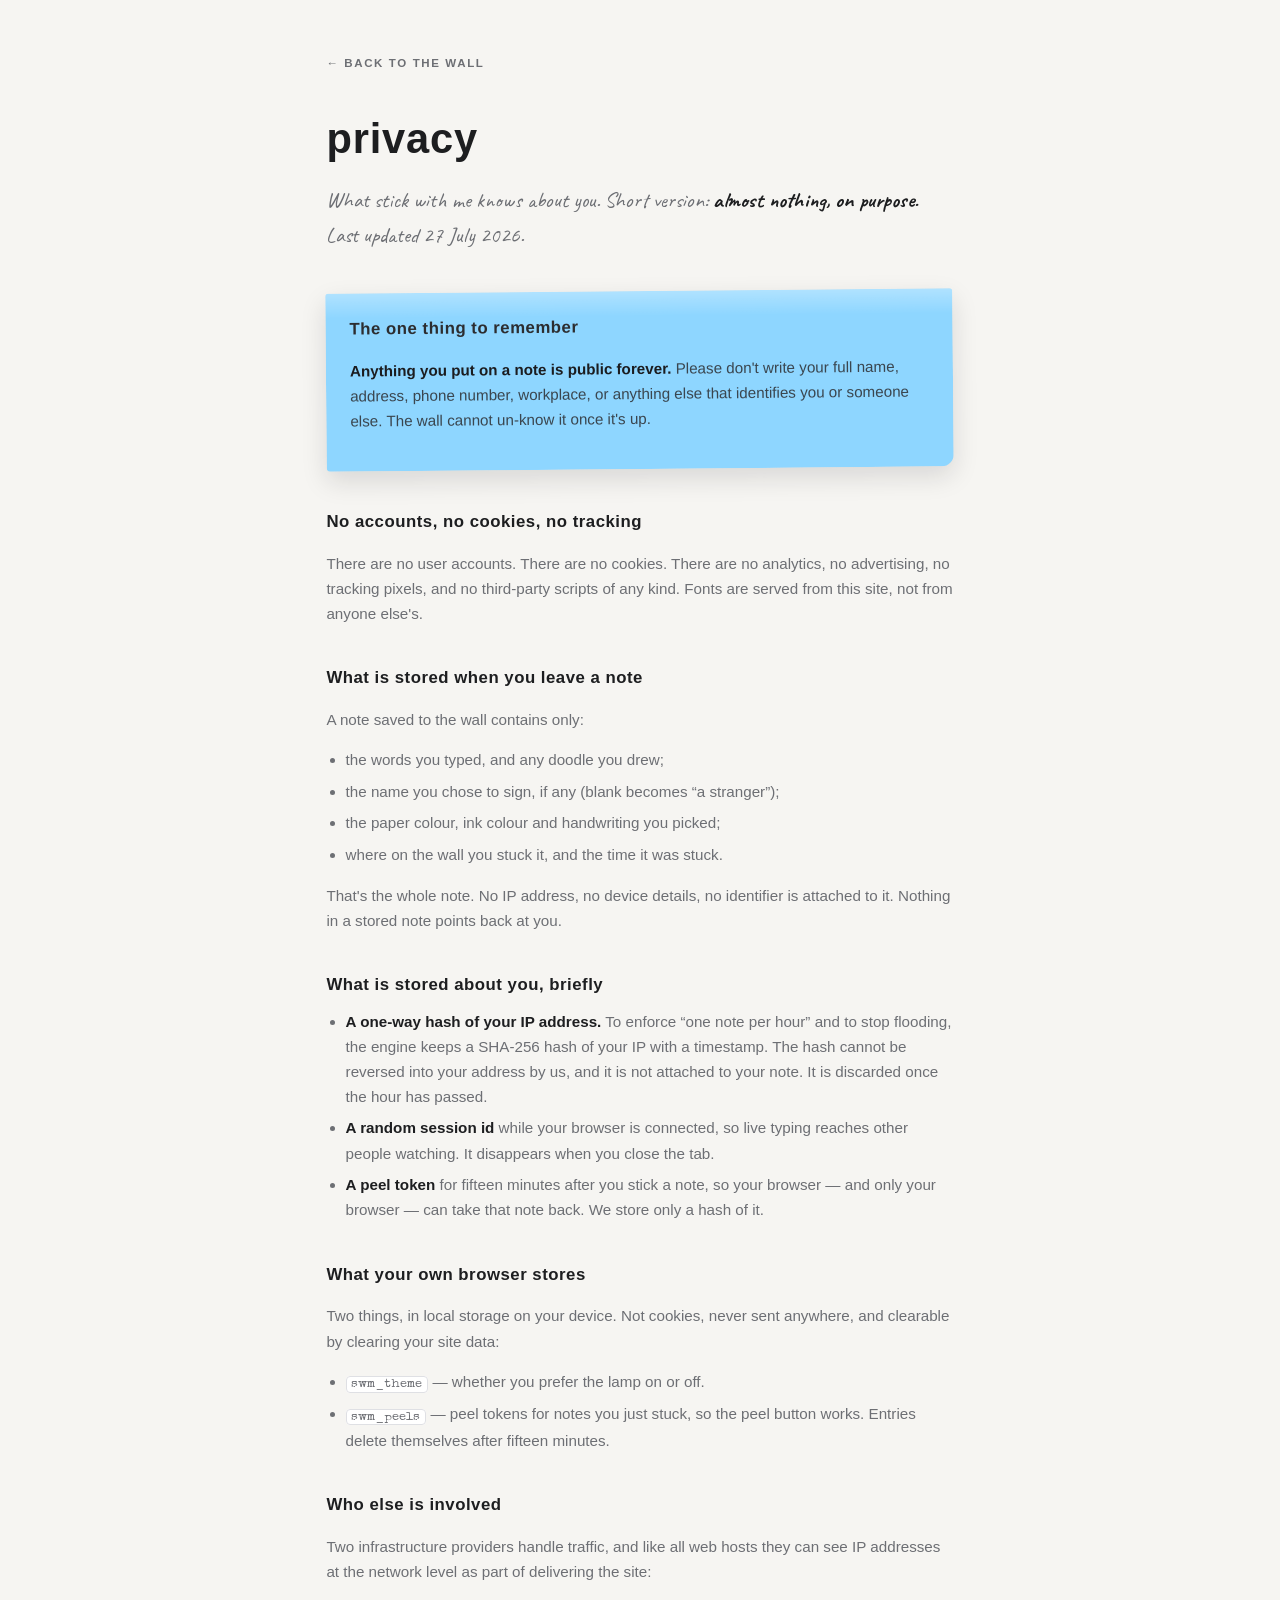
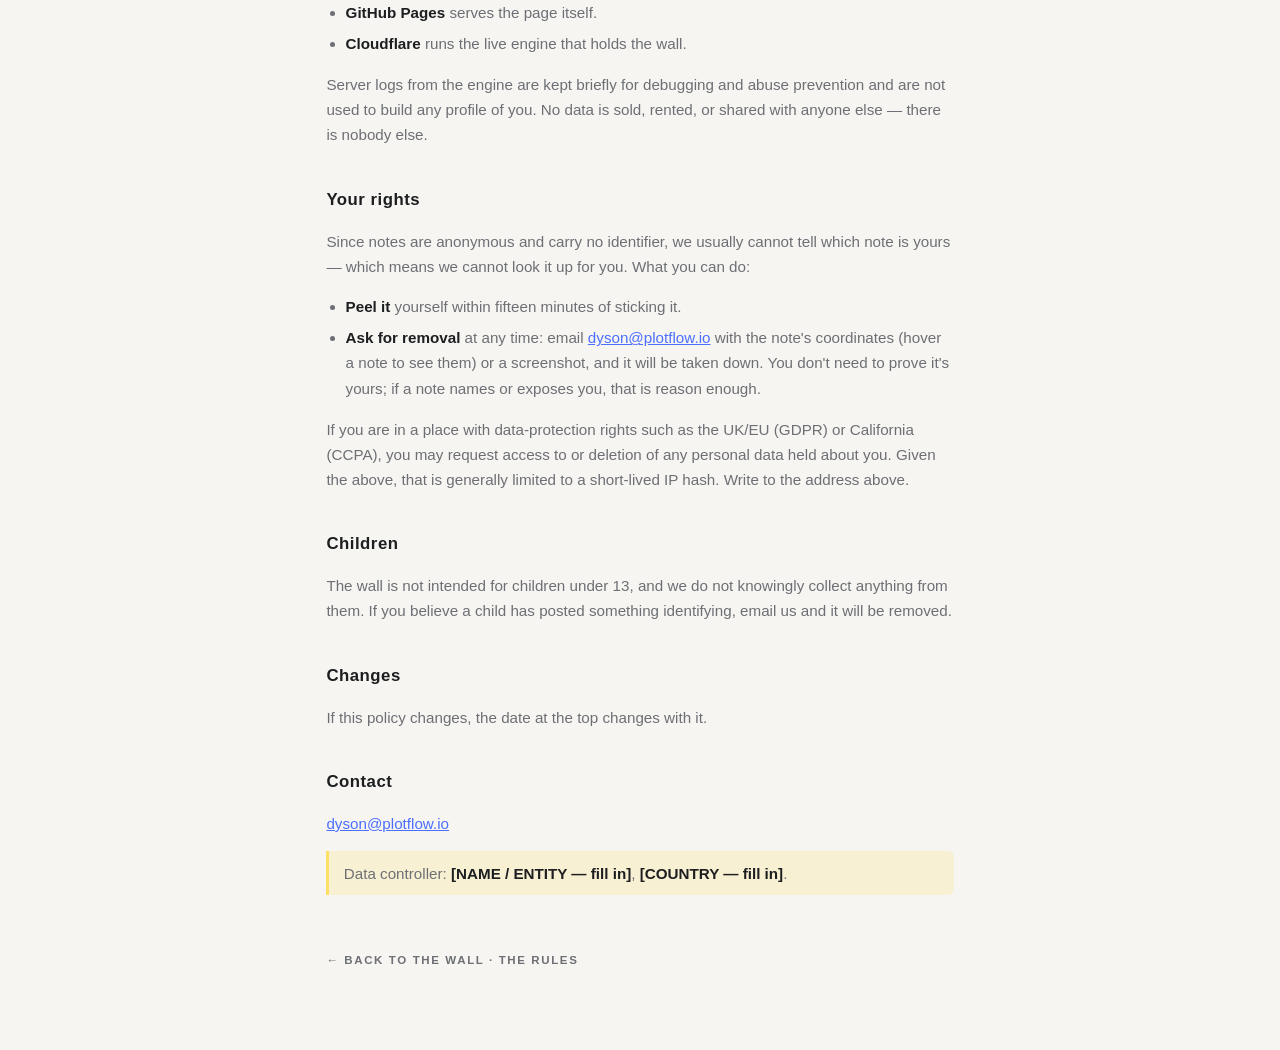
==== privacy.html @ aca6e8c4 "Rules, privacy, peeling, and a nudgeable draft Two documents the project needed before strangers arr" ====
<!DOCTYPE html>
<html lang="en">
<head>
  <meta charset="utf-8">
  <meta name="viewport" content="width=device-width, initial-scale=1">
  <title>privacy — stick with me</title>
  <meta name="description" content="Privacy policy for stick-with-me.com.">
  <link rel="icon" href="assets/favicon.svg" type="image/svg+xml">
  <link rel="stylesheet" href="styles.css">
  <script>
    (function () {
      var t = localStorage.getItem('swm_theme');
      if (t === 'night') document.documentElement.setAttribute('data-theme', 'night');
    })();
  </script>
</head>
<body class="docbody">

  <main class="doc">
    <p class="crumb"><a href="./">&larr; back to the wall</a></p>
    <h1>privacy</h1>
    <p class="lede">What stick with me knows about you. Short version: <strong>almost nothing, on purpose.</strong> Last updated 27 July 2026.</p>

    <section class="urgent quiet">
      <h2>The one thing to remember</h2>
      <p><strong>Anything you put on a note is public forever.</strong> Please don't write your full name, address, phone number, workplace, or anything else that identifies you or someone else. The wall cannot un-know it once it's up.</p>
    </section>

    <h2>No accounts, no cookies, no tracking</h2>
    <p>There are no user accounts. There are no cookies. There are no analytics, no advertising, no tracking pixels, and no third-party scripts of any kind. Fonts are served from this site, not from anyone else's.</p>

    <h2>What is stored when you leave a note</h2>
    <p>A note saved to the wall contains only:</p>
    <ul>
      <li>the words you typed, and any doodle you drew;</li>
      <li>the name you chose to sign, if any (blank becomes &ldquo;a stranger&rdquo;);</li>
      <li>the paper colour, ink colour and handwriting you picked;</li>
      <li>where on the wall you stuck it, and the time it was stuck.</li>
    </ul>
    <p>That's the whole note. No IP address, no device details, no identifier is attached to it. Nothing in a stored note points back at you.</p>

    <h2>What is stored about you, briefly</h2>
    <ul>
      <li><strong>A one-way hash of your IP address.</strong> To enforce &ldquo;one note per hour&rdquo; and to stop flooding, the engine keeps a SHA-256 hash of your IP with a timestamp. The hash cannot be reversed into your address by us, and it is not attached to your note. It is discarded once the hour has passed.</li>
      <li><strong>A random session id</strong> while your browser is connected, so live typing reaches other people watching. It disappears when you close the tab.</li>
      <li><strong>A peel token</strong> for fifteen minutes after you stick a note, so your browser — and only your browser — can take that note back. We store only a hash of it.</li>
    </ul>

    <h2>What your own browser stores</h2>
    <p>Two things, in local storage on your device. Not cookies, never sent anywhere, and clearable by clearing your site data:</p>
    <ul>
      <li><code>swm_theme</code> — whether you prefer the lamp on or off.</li>
      <li><code>swm_peels</code> — peel tokens for notes you just stuck, so the peel button works. Entries delete themselves after fifteen minutes.</li>
    </ul>

    <h2>Who else is involved</h2>
    <p>Two infrastructure providers handle traffic, and like all web hosts they can see IP addresses at the network level as part of delivering the site:</p>
    <ul>
      <li><strong>GitHub Pages</strong> serves the page itself.</li>
      <li><strong>Cloudflare</strong> runs the live engine that holds the wall.</li>
    </ul>
    <p>Server logs from the engine are kept briefly for debugging and abuse prevention and are not used to build any profile of you. No data is sold, rented, or shared with anyone else — there is nobody else.</p>

    <h2>Your rights</h2>
    <p>Since notes are anonymous and carry no identifier, we usually cannot tell which note is yours — which means we cannot look it up for you. What you can do:</p>
    <ul>
      <li><strong>Peel it</strong> yourself within fifteen minutes of sticking it.</li>
      <li><strong>Ask for removal</strong> at any time: email <a href="mailto:dyson@plotflow.io">dyson@plotflow.io</a> with the note's coordinates (hover a note to see them) or a screenshot, and it will be taken down. You don't need to prove it's yours; if a note names or exposes you, that is reason enough.</li>
    </ul>
    <p>If you are in a place with data-protection rights such as the UK/EU (GDPR) or California (CCPA), you may request access to or deletion of any personal data held about you. Given the above, that is generally limited to a short-lived IP hash. Write to the address above.</p>

    <h2>Children</h2>
    <p>The wall is not intended for children under 13, and we do not knowingly collect anything from them. If you believe a child has posted something identifying, email us and it will be removed.</p>

    <h2>Changes</h2>
    <p>If this policy changes, the date at the top changes with it.</p>

    <h2>Contact</h2>
    <p><a href="mailto:dyson@plotflow.io">dyson@plotflow.io</a></p>
    <p class="placeholder">Data controller: <strong>[NAME / ENTITY &mdash; fill in]</strong>, <strong>[COUNTRY &mdash; fill in]</strong>.</p>

    <p class="crumb bottom"><a href="./">&larr; back to the wall</a> &middot; <a href="terms.html">the rules</a></p>
  </main>

</body>
</html>
---- styles.css ----
/* =========================================================================
   stick with me — the studio table
   A bright, endless canvas of support notes. Day is the default;
   the lamp switches the studio to night.
   ========================================================================= */

@font-face {
  font-family: "Caveat";
  src: url("fonts/caveat-400.woff2") format("woff2");
  font-display: swap;
}
@font-face {
  font-family: "Special Elite";
  src: url("fonts/specialelite-400.woff2") format("woff2");
  font-display: swap;
}

:root {
  --hand: "Caveat", cursive;
  --type: "Special Elite", "Courier New", monospace;
  --sans: -apple-system, BlinkMacSystemFont, "Segoe UI", Arial, sans-serif;
  --blue: #4c6fff;
  --blue-deep: #3a55c4;

  /* day studio */
  --table: #f6f5f2;
  --gridline: rgba(0, 0, 0, 0.045);
  --chrome: #1d1e20;
  --chrome-dim: #6d6f74;
  --chrome-faint: #9b9da2;
  --card: #ffffff;
  --card-line: #dfe0e4;
  --note-shadow: rgba(20, 20, 30, 0.13);
  --note-shadow-big: rgba(20, 20, 30, 0.22);
}
:root[data-theme="night"] {
  --table: #1b1c1f;
  --gridline: rgba(255, 255, 255, 0.05);
  --chrome: #ececee;
  --chrome-dim: #a2a4aa;
  --chrome-faint: #6d6f74;
  --card: #26272b;
  --card-line: #3a3b41;
  --note-shadow: rgba(0, 0, 0, 0.45);
  --note-shadow-big: rgba(0, 0, 0, 0.6);
}

* { box-sizing: border-box; }
html { -webkit-text-size-adjust: 100%; }
body {
  margin: 0;
  min-height: 100svh;
  background: var(--table);
  color: var(--chrome);
  font-family: var(--sans);
  -webkit-font-smoothing: antialiased;
  transition: background 400ms ease;
}

/* ---- top-right ops ---- */
.ops { position: fixed; right: 1.2rem; top: 1.2rem; z-index: 30; display: flex; gap: 0.9rem; align-items: center; }
.lamp {
  width: 30px; height: 30px; border-radius: 50%; border: 1.5px solid var(--card-line);
  cursor: pointer; padding: 0;
  background: linear-gradient(140deg, #fff 45%, #d8d9de 55%);
  transition: transform 200ms ease;
}
.lamp:hover { transform: rotate(25deg); }
:root[data-theme="night"] .lamp { background: linear-gradient(140deg, #3a3b41 45%, #101114 55%); }
.shelf-link {
  font-size: 0.68rem; font-weight: 600; letter-spacing: 0.12em;
  text-transform: uppercase; color: var(--chrome-dim); text-decoration: none;
}
.shelf-link:hover { color: var(--blue); }

/* ---- the front door ---- */
.hero { position: relative; z-index: 1; text-align: center; padding: clamp(2.4rem, 7vh, 4rem) 1rem 0.4rem; }
.hero .t {
  font-weight: 800;
  font-size: clamp(1.5rem, 4.2vw, 2.2rem);
  letter-spacing: 0.05em;
  margin: 0;
}
.hero .tag {
  font-family: var(--hand);
  font-size: clamp(1.3rem, 3vw, 1.65rem);
  color: var(--chrome-dim);
  margin: 0.4rem 0 0;
}

.actions {
  display: flex; justify-content: center; align-items: stretch;
  gap: clamp(1rem, 3vw, 2rem);
  flex-wrap: wrap;
  margin: clamp(1.5rem, 4vh, 2.4rem) auto 0;
}
.act {
  all: unset; cursor: pointer;
  width: min(15rem, 78vw);
  padding: 1.1rem 1.2rem 1.3rem;
  border-radius: 12px;
  text-align: left;
  box-shadow: 0 8px 20px var(--note-shadow);
  transition: transform 0.18s ease, box-shadow 0.18s ease;
}
.act:hover, .act:focus-visible { transform: translateY(-3px) rotate(0deg) !important; box-shadow: 0 14px 30px var(--note-shadow-big); }
.act .big { display: block; font-family: var(--hand); font-size: 1.5rem; line-height: 1.2; color: #2c2d30; }
.act .small { display: block; margin-top: 0.4rem; font-size: 0.72rem; letter-spacing: 0.02em; color: rgba(44, 45, 48, 0.55); }
.act {
  background:
    linear-gradient(180deg, rgba(255, 255, 255, 0.30), rgba(255, 255, 255, 0) 26%),
    linear-gradient(200deg, rgba(0, 0, 0, 0.04), transparent 50%),
    var(--paper, #ffe066);
  border-radius: 3px 3px 12px 4px;
  position: relative; overflow: hidden;
}
.act::after {
  content: ""; position: absolute; right: 0; bottom: 0;
  width: 34px; height: 34px; pointer-events: none;
  background: linear-gradient(315deg,
    rgba(0, 0, 0, 0.12) 0%, rgba(0, 0, 0, 0.04) 30%,
    rgba(255, 255, 255, 0.28) 46%, transparent 62%);
  border-radius: 0 0 12px 0;
}
.act.take { --paper: #ffe066; transform: rotate(-1.2deg); }
.act.leave { --paper: #8ed6ff; transform: rotate(1deg); }

.hero .p { font-size: 0.85rem; color: var(--chrome-dim); margin: 1.5rem 0 0; }
.hero .p .dot {
  display: inline-block; width: 7px; height: 7px; border-radius: 50%;
  background: var(--blue); margin-right: 0.5em;
  animation: pulse 2.4s ease-in-out infinite;
}
@keyframes pulse { 0%,100% { opacity: .35 } 50% { opacity: 1 } }
/* the say line is a fixed toast — feedback must be visible from anywhere,
   especially deep in the wall where denials used to vanish silently */
.hero .say {
  position: fixed; top: 1.1rem; left: 50%; transform: translateX(-50%);
  z-index: 45;
  font-family: var(--hand); font-size: 1.25rem; color: var(--blue);
  background: var(--card);
  border: 1px solid var(--card-line);
  border-radius: 999px;
  padding: 0.35rem 1.2rem;
  box-shadow: 0 8px 24px var(--note-shadow-big);
  margin: 0;
  pointer-events: none;
  white-space: nowrap;
  max-width: 92vw; overflow: hidden; text-overflow: ellipsis;
}
.hero .say:empty { display: none; }
.hero .downhint {
  margin: 1.1rem 0 0;
  font-size: 0.62rem; font-weight: 600; letter-spacing: 0.22em;
  text-transform: uppercase; color: var(--chrome-faint);
}

/* ---- the endless canvas ---- */
.wall {
  position: relative; z-index: 1;
  height: 100vh;
  overflow: hidden;
  touch-action: none;
  cursor: grab;
  border-top: 1px solid var(--card-line);
  border-bottom: 1px solid var(--card-line);
  background-image:
    linear-gradient(var(--gridline) 1px, transparent 1px),
    linear-gradient(90deg, var(--gridline) 1px, transparent 1px);
  background-size: 28px 28px;
}
.wall.grabbing { cursor: grabbing; }
.space {
  position: absolute; left: 50%; top: 50%;
  width: 0; height: 0;
  will-change: transform;
}
.space.glide { transition: transform 600ms cubic-bezier(0.25, 0.8, 0.3, 1); }
.wall .bare {
  position: absolute;
  transform: translate(-50%, -50%);
  font-family: var(--hand); font-size: 1.4rem; line-height: 1.6;
  color: var(--chrome-faint); text-align: center;
  white-space: pre-line; margin: 0;
  width: 22rem;
}

.wallops {
  position: absolute; right: 1.2rem; bottom: 1.2rem; z-index: 8;
  display: flex; flex-direction: column; gap: 0.45rem;
}
.wallops button {
  all: unset; cursor: pointer;
  width: 2.2rem; height: 2.2rem;
  display: grid; place-items: center;
  font-size: 1rem; font-weight: 600;
  color: var(--chrome-dim);
  background: var(--card);
  border: 1px solid var(--card-line);
  border-radius: 10px;
  box-shadow: 0 3px 8px var(--note-shadow);
}
.wallops button:hover { color: var(--blue); border-color: var(--blue); }

/* where you are — (0,0) is the first note */
.coords {
  position: absolute; left: 50%; bottom: 1.2rem; transform: translateX(-50%);
  z-index: 8;
  font-size: 0.68rem; font-weight: 600; letter-spacing: 0.14em;
  color: var(--chrome-faint);
  background: var(--card);
  border: 1px solid var(--card-line);
  border-radius: 999px;
  padding: 0.25rem 0.8rem;
  user-select: none;
  cursor: text;
  min-width: 5.5rem; text-align: center;
}
.coords:hover { color: var(--blue); border-color: var(--blue); }
.coords input {
  font: inherit; letter-spacing: inherit; color: var(--chrome);
  background: transparent; border: 0; outline: none;
  width: 9rem; text-align: center;
}

/* ---- notes ---- */
.note {
  position: absolute;
  width: 170px; height: 170px;
  padding: 14px 15px;
  border-radius: 2px 2px 8px 3px;
  font-size: 17px; line-height: 1.35;
  color: #2c2d30;
  overflow: hidden;
  /* real paper: adhesive sheen along the top, a breath of shade toward
     the bottom, the chosen colour underneath */
  background:
    linear-gradient(180deg, rgba(255, 255, 255, 0.32), rgba(255, 255, 255, 0) 22%),
    linear-gradient(200deg, rgba(0, 0, 0, 0.05), transparent 45%),
    var(--paper, #ffe066);
  box-shadow:
    0 1px 2px rgba(20, 20, 30, 0.10),
    0 12px 22px -8px var(--note-shadow);
  transition: box-shadow 0.25s ease;
}
/* the lifted corner */
.note::after {
  content: ""; position: absolute; right: 0; bottom: 0;
  width: 30px; height: 30px; pointer-events: none;
  background: linear-gradient(315deg,
    rgba(0, 0, 0, 0.16) 0%, rgba(0, 0, 0, 0.05) 30%,
    rgba(255, 255, 255, 0.30) 46%, transparent 62%);
  border-radius: 0 0 8px 0;
}
.note:hover {
  z-index: 6;
  box-shadow:
    0 2px 3px rgba(20, 20, 30, 0.10),
    0 20px 32px -10px var(--note-shadow-big);
}
.note.f-hand { font-family: var(--hand); font-size: 17px; }
.note.f-type { font-family: var(--type); font-size: 12.5px; line-height: 1.55; }
.note.f-plain { font-family: var(--sans); font-size: 13px; line-height: 1.5; }
.note .sg {
  position: absolute; bottom: 8px; left: 15px; right: 15px;
  font-size: 12.5px; opacity: 0.55;
  white-space: nowrap; overflow: hidden; text-overflow: ellipsis;
}
.note.longtext.f-hand { font-size: 14px; }
.note.longtext.f-type { font-size: 10.5px; }
.note.longtext.f-plain { font-size: 11px; }

/* doodles live on an svg layer under the words */
.note svg, .bignote svg {
  position: absolute; inset: 0; width: 100%; height: 100%;
  pointer-events: none;
}
.note svg polyline, .bignote svg polyline, .benchnote svg polyline {
  fill: none; stroke: currentColor;
  stroke-width: 2.4; stroke-linecap: round; stroke-linejoin: round;
}
.note .notetext, .note .sg, .note .who { position: relative; }
.bignote .txt, .bignote .sg, .bignote .where, .bignote .row { position: relative; }

/* peel: your note, briefly yours to take back */
.peelbtn {
  position: absolute; top: 5px; left: 8px; z-index: 2;
  font-family: var(--sans); font-size: 8.5px; font-weight: 700;
  letter-spacing: 0.12em; text-transform: uppercase;
  color: rgba(44, 45, 48, 0.45);
  background: none; border: 1px dashed rgba(44, 45, 48, 0.3);
  border-radius: 5px; padding: 1px 5px; cursor: pointer;
}
.peelbtn:hover { color: var(--blue); border-color: var(--blue); }

.note.yours { cursor: pointer; }

.note.live { outline: 2.5px solid rgba(76, 111, 255, 0.55); animation: glowp 2s ease-in-out infinite; }
@keyframes glowp { 0%,100% { outline-color: rgba(76,111,255,.3) } 50% { outline-color: rgba(76,111,255,.9) } }
.note .caret {
  display: inline-block; width: 2px; height: 1em;
  background: var(--blue); vertical-align: text-bottom;
  animation: blink 1.1s steps(1) infinite;
}
@keyframes blink { 50% { opacity: 0 } }
.note .who {
  position: absolute; top: 5px; right: 9px;
  font-size: 8.5px; font-weight: 700; letter-spacing: 0.12em;
  text-transform: uppercase; color: var(--blue);
}

/* your draft */
.note.mine { outline: 2.5px solid var(--blue); animation: none; overflow: visible; }
.note.mine textarea {
  font-family: inherit; font-size: inherit; line-height: inherit;
  color: inherit; background: transparent;
  border: 0; outline: none; resize: none; padding: 0;
  width: 100%; height: 60%;
}
.note.mine input {
  font-family: inherit; font-size: 12.5px; color: inherit; opacity: 0.75;
  background: transparent; border: 0; border-bottom: 1px dashed rgba(44, 45, 48, 0.3);
  outline: none; width: 68%; padding: 2px 0;
}
.note.mine .stick {
  position: absolute; right: 10px; bottom: 8px;
  font-family: var(--sans); font-size: 9.5px; font-weight: 700; letter-spacing: 0.12em;
  text-transform: uppercase; color: var(--blue);
  background: none; border: 0; cursor: pointer; padding: 3px;
}
.note.mine .stick:hover { text-decoration: underline; }

/* the customization tray under your draft */
.tray {
  position: absolute; top: calc(100% + 10px); left: 50%;
  transform: translateX(-50%);
  background: var(--card);
  border: 1px solid var(--card-line);
  border-radius: 12px;
  box-shadow: 0 10px 26px var(--note-shadow-big);
  padding: 8px 10px;
  display: flex; flex-direction: column; gap: 7px;
  width: max-content;
}
.tray .row { display: flex; gap: 6px; align-items: center; }
.tray .swatch {
  width: 18px; height: 18px; border-radius: 50%;
  border: 1.5px solid rgba(0, 0, 0, 0.12);
  cursor: pointer; padding: 0;
}
.tray .swatch.on { outline: 2px solid var(--blue); outline-offset: 1.5px; }
.tray .fbtn {
  all: unset; cursor: pointer;
  min-width: 26px; height: 22px;
  display: grid; place-items: center;
  font-size: 13px; color: var(--chrome-dim);
  border: 1px solid var(--card-line); border-radius: 6px;
  padding: 0 5px;
}
.tray .fbtn.on { color: var(--blue); border-color: var(--blue); }
.tray .fbtn.hand { font-family: var(--hand); }
.tray .fbtn.type { font-family: var(--type); font-size: 10px; }
.tray .fbtn.plain { font-family: var(--sans); font-size: 11px; }

/* ---- the workbench: where your note is made ---- */
.benchcard {
  display: flex; gap: 1.4rem; align-items: stretch;
  background: var(--card);
  border: 1px solid var(--card-line);
  border-radius: 18px;
  box-shadow: 0 30px 70px rgba(10, 10, 20, 0.35);
  padding: 1.4rem;
  max-width: 92vw;
}
.benchnote {
  position: relative;
  width: min(340px, 60vw); height: min(340px, 60vw);
  border-radius: 3px 3px 12px 4px;
  padding: 18px 19px;
  background:
    linear-gradient(180deg, rgba(255, 255, 255, 0.32), rgba(255, 255, 255, 0) 18%),
    linear-gradient(200deg, rgba(0, 0, 0, 0.05), transparent 45%),
    var(--paper, #ffffff);
  box-shadow: 0 10px 26px var(--note-shadow);
  flex: 0 0 auto;
  overflow: hidden;
}
.benchnote::after {
  content: ""; position: absolute; right: 0; bottom: 0;
  width: 44px; height: 44px; pointer-events: none;
  background: linear-gradient(315deg,
    rgba(0, 0, 0, 0.13) 0%, rgba(0, 0, 0, 0.04) 30%,
    rgba(255, 255, 255, 0.28) 46%, transparent 62%);
  border-radius: 0 0 12px 0;
}
.benchnote textarea {
  position: relative; z-index: 1;
  font-family: inherit; font-size: 26px; line-height: 1.4;
  color: inherit; background: transparent;
  border: 0; outline: none; resize: none; padding: 0;
  width: 100%; height: 100%;
}
.benchnote.f-type textarea { font-size: 17px; line-height: 1.7; }
.benchnote.f-plain textarea { font-size: 18px; line-height: 1.6; }
.benchnote svg { position: absolute; inset: 0; width: 100%; height: 100%; pointer-events: none; z-index: 2; }
.benchnote.drawing { cursor: crosshair; touch-action: none; }
.benchnote.drawing textarea { pointer-events: none; opacity: 0.55; }

.benchside { display: flex; flex-direction: column; gap: 0.7rem; justify-content: center; min-width: 13rem; }
.benchside .row { display: flex; gap: 6px; align-items: center; flex-wrap: wrap; }
.benchside .swatch {
  width: 20px; height: 20px; border-radius: 50%;
  border: 1.5px solid rgba(0, 0, 0, 0.12);
  cursor: pointer; padding: 0;
}
.benchside .swatch.on { outline: 2px solid var(--blue); outline-offset: 1.5px; }
.benchside .fbtn {
  all: unset; cursor: pointer;
  min-width: 30px; height: 26px;
  display: grid; place-items: center;
  font-size: 14px; color: var(--chrome-dim);
  border: 1px solid var(--card-line); border-radius: 7px;
  padding: 0 6px;
}
.benchside .fbtn.on { color: var(--blue); border-color: var(--blue); }
.benchside .fbtn.hand { font-family: var(--hand); }
.benchside .fbtn.type { font-family: var(--type); font-size: 11px; }
.benchside .fbtn.plain { font-family: var(--sans); font-size: 12px; }
.benchside input {
  font-family: var(--hand); font-size: 1rem; color: var(--chrome);
  background: transparent;
  border: 0; border-bottom: 1px dashed var(--card-line);
  outline: none; padding: 0.2rem 0;
}
.benchside input:focus { border-bottom-color: var(--blue); }
.benchops { display: flex; justify-content: space-between; gap: 1rem; margin-top: 0.3rem; }
.benchops button {
  all: unset; cursor: pointer;
  font-size: 0.72rem; font-weight: 700; letter-spacing: 0.14em; text-transform: uppercase;
  padding: 0.45rem 0.9rem; border-radius: 8px;
}
#bToss { color: var(--chrome-dim); }
#bToss:hover { color: #c23b57; }
#bStick { color: #fff; background: var(--blue); }
#bStick:hover { background: var(--blue-deep); }
#bStick:disabled { opacity: 0.5; cursor: default; }
.benchhint { margin: 0; font-family: var(--hand); font-size: 0.95rem; color: var(--chrome-faint); }
@media (max-width: 700px) {
  .benchcard { flex-direction: column; overflow-y: auto; max-height: 92vh; }
  .benchnote { width: min(340px, 84vw); height: min(340px, 84vw); }
}

/* ---- the pad ---- */
.pad {
  position: fixed; left: 1.4rem; bottom: 1.6rem; z-index: 40;
  width: 6.8rem; height: 6.8rem;
}
.pad .sheet {
  position: absolute; inset: 0;
  background: var(--card);
  border: 1.5px solid var(--card-line);
  border-radius: 10px;
  box-shadow: 0 6px 16px var(--note-shadow);
}
.pad .s3 { transform: rotate(-3deg) translate(3px, 4px); opacity: 0.7; }
.pad .s2 { transform: rotate(2deg) translate(-2px, 2px); opacity: 0.85; }
.pad .s1 {
  display: grid; place-items: center;
  cursor: grab; touch-action: none;
  font-family: var(--hand); font-size: 1.1rem; color: var(--chrome-dim);
  transition: transform 0.15s ease;
}
.pad .s1:hover { transform: rotate(-1.5deg) scale(1.05); color: var(--blue); }
.pad .s1:active { cursor: grabbing; }
.pad .s1 span { text-align: center; padding: 0 0.4rem; line-height: 1.2; }
.pad[hidden] { display: none; }

.dragghost {
  position: fixed; z-index: 60;
  width: 150px; height: 150px;
  margin: -75px 0 0 -75px;
  background: var(--card);
  border: 1.5px solid var(--card-line);
  border-radius: 10px;
  box-shadow: 0 18px 44px var(--note-shadow-big);
  transform: rotate(-2deg);
  pointer-events: none;
  opacity: 0.92;
}
.dragghost.over { border-color: var(--blue); outline: 2px solid var(--blue); transform: rotate(0.5deg) scale(1.04); }

/* ---- overlay ---- */
.veil[hidden] { display: none; }
.veil {
  position: fixed; inset: 0; z-index: 50;
  background: rgba(20, 21, 26, 0.45);
  backdrop-filter: blur(4px);
  display: grid; place-items: center;
  padding: 1.5rem;
}
.bignote {
  width: min(24rem, 92vw);
  min-height: 16rem;
  padding: 2rem 2.1rem 3.4rem;
  border-radius: 3px 3px 14px 4px;
  background:
    linear-gradient(180deg, rgba(255, 255, 255, 0.32), rgba(255, 255, 255, 0) 18%),
    linear-gradient(200deg, rgba(0, 0, 0, 0.05), transparent 45%),
    var(--paper, #ffe066);
  box-shadow: 0 30px 70px rgba(10, 10, 20, 0.4);
  position: relative;
  overflow: hidden;
}
.bignote::after {
  content: ""; position: absolute; right: 0; bottom: 0;
  width: 52px; height: 52px; pointer-events: none;
  background: linear-gradient(315deg,
    rgba(0, 0, 0, 0.14) 0%, rgba(0, 0, 0, 0.05) 30%,
    rgba(255, 255, 255, 0.30) 46%, transparent 62%);
  border-radius: 0 0 14px 0;
}
.bignote .txt {
  font-size: clamp(1.5rem, 4vw, 1.9rem);
  line-height: 1.4;
  color: #2c2d30;
  margin: 0;
  overflow-wrap: break-word;
}
.bignote.f-hand .txt { font-family: var(--hand); }
.bignote.f-type .txt { font-family: var(--type); font-size: clamp(1.05rem, 2.8vw, 1.3rem); line-height: 1.6; }
.bignote.f-plain .txt { font-family: var(--sans); font-size: clamp(1.05rem, 2.8vw, 1.3rem); line-height: 1.55; }
.bignote .sg { font-family: var(--hand); font-size: 1.1rem; color: rgba(44, 45, 48, 0.55); margin: 1.2rem 0 0; }
.bignote .where { font-family: var(--sans); font-size: 0.62rem; font-weight: 600; letter-spacing: 0.14em; text-transform: uppercase; color: rgba(44, 45, 48, 0.4); margin: 0.5rem 0 0; }
.bignote .row {
  position: absolute; right: 1.2rem; bottom: 1rem; left: 1.2rem;
  display: flex; justify-content: space-between;
}
.bignote .row button {
  all: unset; cursor: pointer;
  font-size: 0.66rem; font-weight: 700; letter-spacing: 0.14em; text-transform: uppercase;
  color: rgba(44, 45, 48, 0.55);
  padding: 0.3rem 0.2rem;
}
.bignote .row button:hover { color: var(--blue-deep); text-decoration: underline; }

/* ---- footer ---- */
.backbar { position: relative; z-index: 1; text-align: center; padding: 1.2rem 0; }
.backbar a { font-size: 0.7rem; font-weight: 600; letter-spacing: 0.14em; text-transform: uppercase; color: var(--chrome-dim); text-decoration: none; }
.backbar a:hover { color: var(--blue); }
.tail { position: relative; z-index: 1; text-align: center; padding: 1.2rem 1.2rem 2.4rem; }
.tail p { font-family: var(--hand); font-size: 1.1rem; color: var(--chrome-faint); margin: 0.2rem 0; }
.tail .fine { font-family: var(--sans); font-size: 0.68rem; letter-spacing: 0.08em; }

.wallerror { position: relative; z-index: 1; text-align: center; padding: 4rem 1rem; font-family: var(--hand); font-size: 1.3rem; color: var(--chrome-dim); }

/* ---- peeling: the note lifts off the wall and curls away ---- */
.note.peeling {
  animation: peelaway 620ms cubic-bezier(0.35, 0, 0.4, 1) forwards;
  transform-origin: 12% 12%;   /* pinned at the top-left, like a thumb */
  pointer-events: none;
  z-index: 20;
}
@keyframes peelaway {
  0% {
    transform: translate(-50%, -50%) rotate(var(--tilt, 0deg)) rotate3d(1, -1, 0, 0deg);
    box-shadow: 0 1px 2px rgba(20,20,30,.10), 0 12px 22px -8px var(--note-shadow);
  }
  45% {
    transform: translate(-50%, -54%) rotate(var(--tilt, 0deg)) rotate3d(1, -1, 0, 62deg) scale(1.04);
    box-shadow: 0 18px 30px -6px var(--note-shadow-big);
  }
  100% {
    transform: translate(-50%, -78%) rotate(var(--tilt, 0deg)) rotate3d(1, -1, 0, 128deg) scale(0.82);
    box-shadow: 0 30px 40px -10px var(--note-shadow-big);
    opacity: 0;
  }
}
.space { transform-style: preserve-3d; perspective: 900px; }

/* your draft on the wall is grabbable — nudge it before it sets */
.note.yours { cursor: grab; }
.note.yours.shifting { cursor: grabbing; z-index: 12; }
.note.yours .grip {
  position: absolute; left: 50%; bottom: 6px; transform: translateX(-50%);
  font-family: var(--sans); font-size: 8px; font-weight: 700;
  letter-spacing: 0.14em; text-transform: uppercase;
  color: rgba(44, 45, 48, 0.35); pointer-events: none;
}

/* where a dragged blank will land */
.dropspot {
  position: absolute;
  width: 170px; height: 170px;
  margin: -85px 0 0 -85px;
  border: 2px dashed var(--blue);
  border-radius: 3px 3px 8px 4px;
  background: rgba(76, 111, 255, 0.07);
  pointer-events: none;
}

@media (prefers-reduced-motion: reduce) {
  .note.live { animation: none; }
  .hero .p .dot { animation: none; }
  .note .caret { animation: none; }
  .space.glide { transition: none; }
  .note.peeling { animation-duration: 1ms; }
}

/* =========================================================================
   the rules / privacy pages
   ========================================================================= */
.docbody { background: var(--table); }
.doc {
  max-width: 42rem;
  margin: 0 auto;
  padding: clamp(2rem, 6vh, 4rem) 1.4rem 5rem;
  color: var(--chrome);
  line-height: 1.65;
}
.doc h1 {
  font-size: clamp(1.9rem, 5vw, 2.6rem); font-weight: 800;
  letter-spacing: 0.02em; margin: 0 0 0.5rem;
}
.doc .lede { font-family: var(--hand); font-size: 1.35rem; color: var(--chrome-dim); margin: 0 0 2.4rem; }
.doc h2 {
  font-size: 1.05rem; font-weight: 800; letter-spacing: 0.03em;
  margin: 2.4rem 0 0.6rem;
}
.doc p, .doc li { font-size: 0.95rem; color: var(--chrome-dim); }
.doc strong { color: var(--chrome); font-weight: 700; }
.doc ul { padding-left: 1.2rem; margin: 0.6rem 0 1rem; }
.doc li { margin: 0.4rem 0; }
.doc a { color: var(--blue); }
.doc code {
  font-family: var(--type); font-size: 0.85em;
  background: var(--card); border: 1px solid var(--card-line);
  border-radius: 4px; padding: 0.05rem 0.3rem;
}
.doc .crumb { font-size: 0.72rem; font-weight: 700; letter-spacing: 0.14em; text-transform: uppercase; margin: 0 0 2rem; }
.doc .crumb a { text-decoration: none; color: var(--chrome-dim); }
.doc .crumb a:hover { color: var(--blue); }
.doc .crumb.bottom { margin: 3.5rem 0 0; }
.doc .fineprint { font-size: 0.85rem; color: var(--chrome-faint); }
.doc .placeholder {
  background: rgba(255, 224, 102, 0.22);
  border-left: 3px solid #ffe066;
  padding: 0.6rem 0.9rem; border-radius: 0 6px 6px 0;
}

/* the crisis panel — a note pinned to the page */
.doc .urgent {
  --paper: #ff9fb0;
  background:
    linear-gradient(180deg, rgba(255,255,255,.3), rgba(255,255,255,0) 14%),
    var(--paper);
  color: #2c2d30;
  border-radius: 3px 3px 12px 4px;
  padding: 1.4rem 1.5rem;
  margin: 0 0 2.4rem;
  box-shadow: 0 10px 26px var(--note-shadow);
  transform: rotate(-0.5deg);
}
.doc .urgent.quiet { --paper: #8ed6ff; }
.doc .urgent h2 { margin-top: 0; color: #2c2d30; }
.doc .urgent p, .doc .urgent li { color: rgba(44, 45, 48, 0.85); }
.doc .urgent strong { color: #1b1c1f; }
.doc .urgent a { color: #1c3fb8; }
.doc .urgent .help { margin: 0.8rem 0; }
.doc .urgent .fineprint { color: rgba(44, 45, 48, 0.6); margin-bottom: 0; }

.tail .links { margin-top: 0.5rem; }
.tail .links a { color: var(--chrome-dim); text-decoration: none; }
.tail .links a:hover { color: var(--blue); text-decoration: underline; }
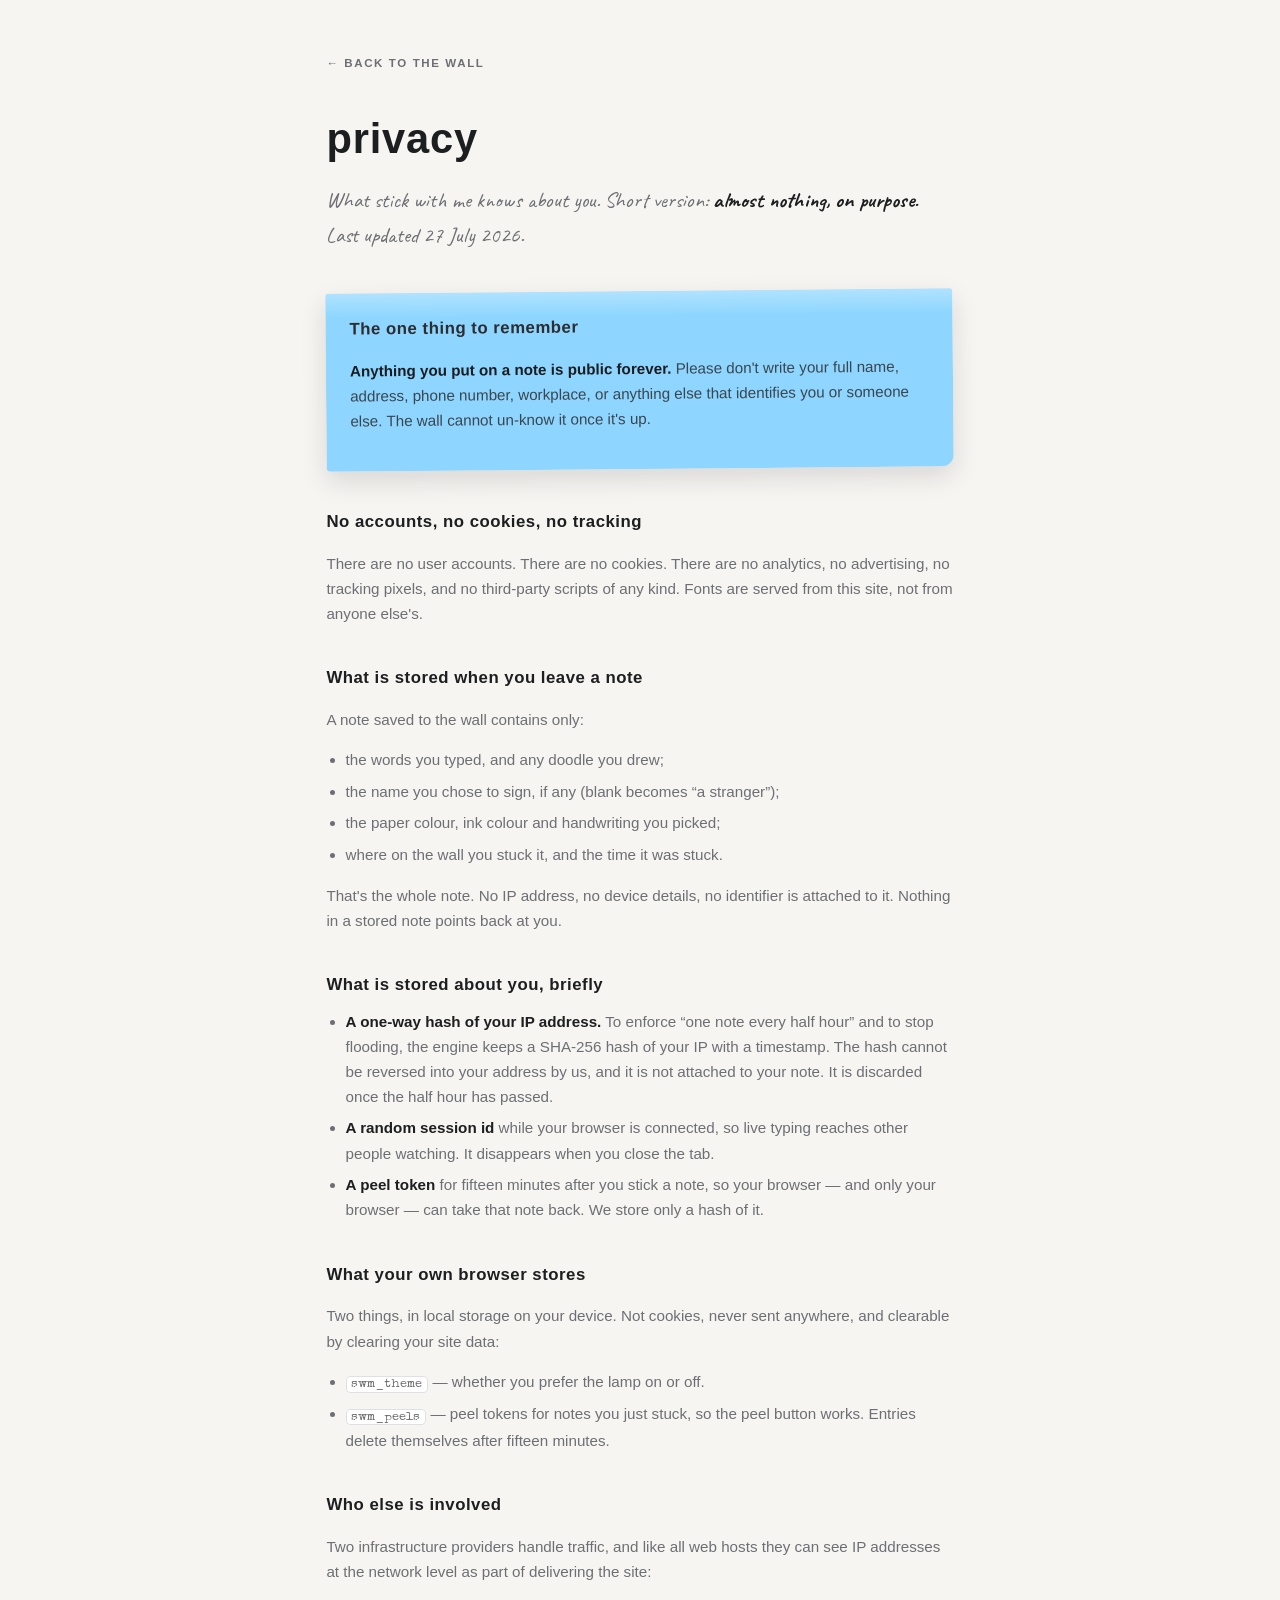
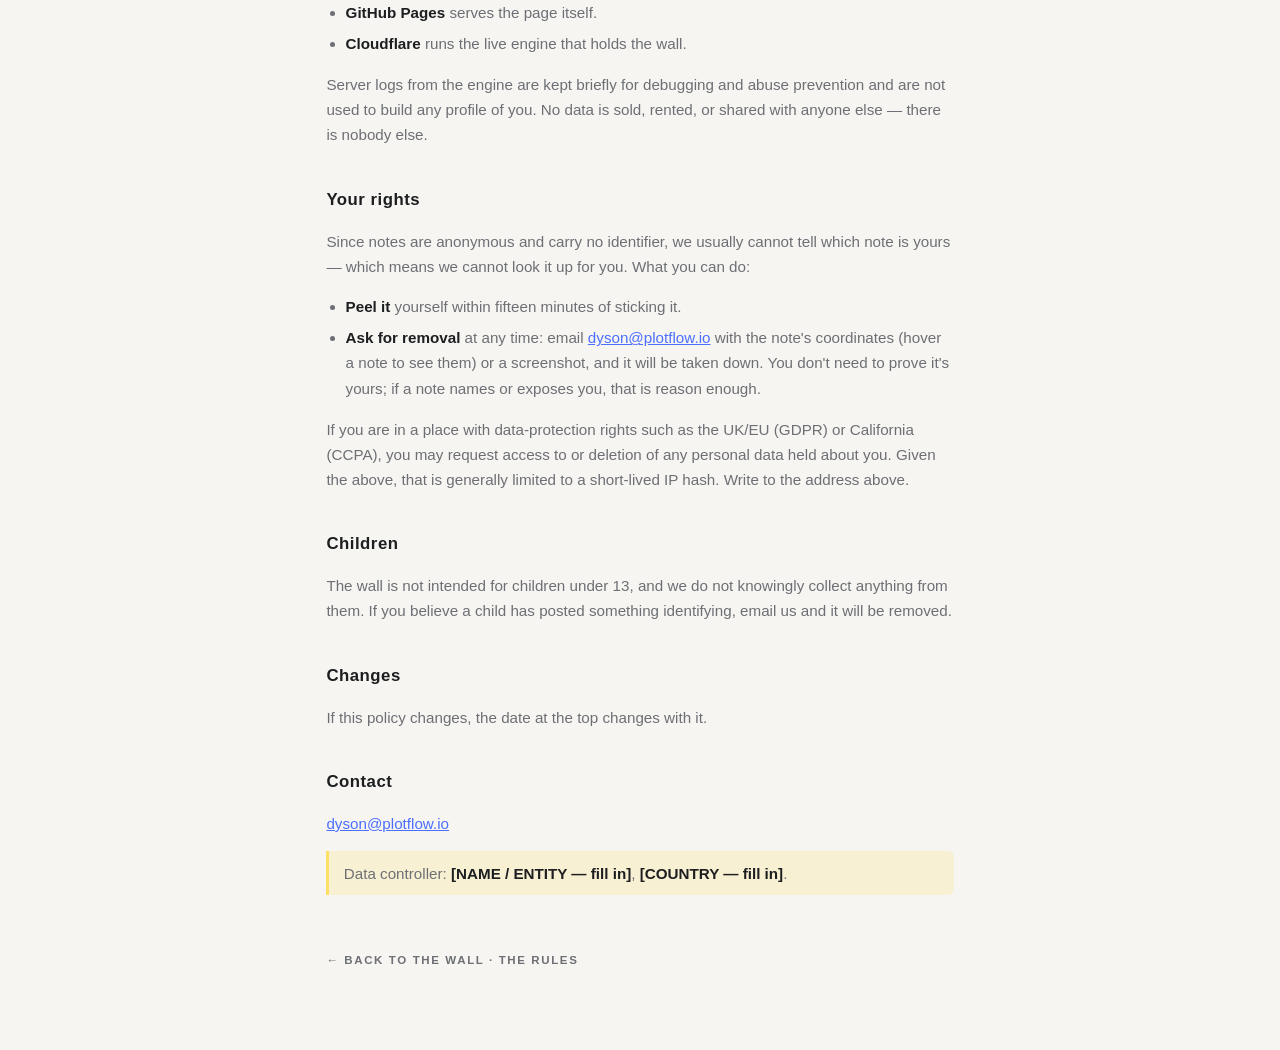
==== commit 258a2d02: "The guard is every half hour Halved the wait between notes, and said so everywhere it's stated: the " ====
--- a/privacy.html
+++ b/privacy.html
@@ -41,7 +41,7 @@
 
     <h2>What is stored about you, briefly</h2>
     <ul>
-      <li><strong>A one-way hash of your IP address.</strong> To enforce &ldquo;one note per hour&rdquo; and to stop flooding, the engine keeps a SHA-256 hash of your IP with a timestamp. The hash cannot be reversed into your address by us, and it is not attached to your note. It is discarded once the hour has passed.</li>
+      <li><strong>A one-way hash of your IP address.</strong> To enforce &ldquo;one note every half hour&rdquo; and to stop flooding, the engine keeps a SHA-256 hash of your IP with a timestamp. The hash cannot be reversed into your address by us, and it is not attached to your note. It is discarded once the half hour has passed.</li>
       <li><strong>A random session id</strong> while your browser is connected, so live typing reaches other people watching. It disappears when you close the tab.</li>
       <li><strong>A peel token</strong> for fifteen minutes after you stick a note, so your browser — and only your browser — can take that note back. We store only a hash of it.</li>
     </ul>
--- a/styles.css
+++ b/styles.css
@@ -73,68 +73,34 @@
 }
 .shelf-link:hover { color: var(--blue); }
 
-/* ---- the front door ---- */
-.hero { position: relative; z-index: 1; text-align: center; padding: clamp(2.4rem, 7vh, 4rem) 1rem 0.4rem; }
-.hero .t {
-  font-weight: 800;
-  font-size: clamp(1.5rem, 4.2vw, 2.2rem);
-  letter-spacing: 0.05em;
-  margin: 0;
-}
-.hero .tag {
-  font-family: var(--hand);
-  font-size: clamp(1.3rem, 3vw, 1.65rem);
-  color: var(--chrome-dim);
-  margin: 0.4rem 0 0;
-}
-
-.actions {
-  display: flex; justify-content: center; align-items: stretch;
-  gap: clamp(1rem, 3vw, 2rem);
-  flex-wrap: wrap;
-  margin: clamp(1.5rem, 4vh, 2.4rem) auto 0;
-}
-.act {
-  all: unset; cursor: pointer;
-  width: min(15rem, 78vw);
-  padding: 1.1rem 1.2rem 1.3rem;
-  border-radius: 12px;
-  text-align: left;
-  box-shadow: 0 8px 20px var(--note-shadow);
-  transition: transform 0.18s ease, box-shadow 0.18s ease;
-}
-.act:hover, .act:focus-visible { transform: translateY(-3px) rotate(0deg) !important; box-shadow: 0 14px 30px var(--note-shadow-big); }
-.act .big { display: block; font-family: var(--hand); font-size: 1.5rem; line-height: 1.2; color: #2c2d30; }
-.act .small { display: block; margin-top: 0.4rem; font-size: 0.72rem; letter-spacing: 0.02em; color: rgba(44, 45, 48, 0.55); }
-.act {
-  background:
-    linear-gradient(180deg, rgba(255, 255, 255, 0.30), rgba(255, 255, 255, 0) 26%),
-    linear-gradient(200deg, rgba(0, 0, 0, 0.04), transparent 50%),
-    var(--paper, #ffe066);
-  border-radius: 3px 3px 12px 4px;
-  position: relative; overflow: hidden;
-}
-.act::after {
-  content: ""; position: absolute; right: 0; bottom: 0;
-  width: 34px; height: 34px; pointer-events: none;
-  background: linear-gradient(315deg,
-    rgba(0, 0, 0, 0.12) 0%, rgba(0, 0, 0, 0.04) 30%,
-    rgba(255, 255, 255, 0.28) 46%, transparent 62%);
-  border-radius: 0 0 12px 0;
-}
-.act.take { --paper: #ffe066; transform: rotate(-1.2deg); }
-.act.leave { --paper: #8ed6ff; transform: rotate(1deg); }
-
-.hero .p { font-size: 0.85rem; color: var(--chrome-dim); margin: 1.5rem 0 0; }
-.hero .p .dot {
-  display: inline-block; width: 7px; height: 7px; border-radius: 50%;
-  background: var(--blue); margin-right: 0.5em;
+/* ---- the only chrome ---- */
+.topbar {
+  position: fixed; left: 1.4rem; top: 1.2rem; z-index: 30;
+  pointer-events: none;
+}
+.topbar > * { pointer-events: auto; }
+.topbar .mark {
+  margin: 0; font-size: 1.05rem; font-weight: 800; letter-spacing: 0.03em;
+  color: var(--chrome);
+}
+.topbar .pres {
+  margin: 0.25rem 0 0; font-size: 0.76rem; color: var(--chrome-dim);
+}
+.topbar .pres .dot {
+  display: inline-block; width: 6px; height: 6px; border-radius: 50%;
+  background: var(--blue); margin-right: 0.45em;
   animation: pulse 2.4s ease-in-out infinite;
 }
 @keyframes pulse { 0%,100% { opacity: .35 } 50% { opacity: 1 } }
-/* the say line is a fixed toast — feedback must be visible from anywhere,
-   especially deep in the wall where denials used to vanish silently */
-.hero .say {
+.topbar .links {
+  margin: 0.5rem 0 0; font-size: 0.64rem; letter-spacing: 0.04em;
+  color: var(--chrome-faint);
+}
+.topbar .links a { color: var(--chrome-faint); text-decoration: none; }
+.topbar .links a:hover { color: var(--blue); }
+
+/* feedback toast, visible from anywhere */
+.say {
   position: fixed; top: 1.1rem; left: 50%; transform: translateX(-50%);
   z-index: 45;
   font-family: var(--hand); font-size: 1.25rem; color: var(--blue);
@@ -143,27 +109,17 @@
   border-radius: 999px;
   padding: 0.35rem 1.2rem;
   box-shadow: 0 8px 24px var(--note-shadow-big);
-  margin: 0;
-  pointer-events: none;
-  white-space: nowrap;
-  max-width: 92vw; overflow: hidden; text-overflow: ellipsis;
-}
-.hero .say:empty { display: none; }
-.hero .downhint {
-  margin: 1.1rem 0 0;
-  font-size: 0.62rem; font-weight: 600; letter-spacing: 0.22em;
-  text-transform: uppercase; color: var(--chrome-faint);
-}
+  margin: 0; pointer-events: none; white-space: nowrap;
+  max-width: 76vw; overflow: hidden; text-overflow: ellipsis;
+}
+.say:empty { display: none; }
 
 /* ---- the endless canvas ---- */
 .wall {
-  position: relative; z-index: 1;
-  height: 100vh;
+  position: fixed; inset: 0; z-index: 1;
   overflow: hidden;
   touch-action: none;
   cursor: grab;
-  border-top: 1px solid var(--card-line);
-  border-bottom: 1px solid var(--card-line);
   background-image:
     linear-gradient(var(--gridline) 1px, transparent 1px),
     linear-gradient(90deg, var(--gridline) 1px, transparent 1px);
@@ -362,132 +318,251 @@
 .tray .fbtn.type { font-family: var(--type); font-size: 10px; }
 .tray .fbtn.plain { font-family: var(--sans); font-size: 11px; }
 
-/* ---- the workbench: where your note is made ---- */
-.benchcard {
-  display: flex; gap: 1.4rem; align-items: stretch;
-  background: var(--card);
-  border: 1px solid var(--card-line);
-  border-radius: 18px;
-  box-shadow: 0 30px 70px rgba(10, 10, 20, 0.35);
-  padding: 1.4rem;
-  max-width: 92vw;
-}
+/* ---- the desk: where your note is made, tools as objects ---- */
+.desk {
+  display: flex; gap: 1.6rem; align-items: flex-start;
+  background: linear-gradient(#efe9dd, #e6dfd0);
+  border-radius: 20px;
+  box-shadow: inset 0 2px 10px rgba(120, 100, 60, 0.18), 0 26px 60px rgba(10, 10, 20, 0.4);
+  padding: 1.6rem;
+  max-width: 94vw;
+}
+:root[data-theme="night"] .desk {
+  background: linear-gradient(#33353b, #2a2c31);
+  box-shadow: inset 0 2px 10px rgba(0,0,0,.4), 0 26px 60px rgba(0,0,0,.6);
+}
+
 .benchnote {
   position: relative;
-  width: min(340px, 60vw); height: min(340px, 60vw);
+  width: min(330px, 56vw); height: min(330px, 56vw);
   border-radius: 3px 3px 12px 4px;
   padding: 18px 19px;
   background:
-    linear-gradient(180deg, rgba(255, 255, 255, 0.32), rgba(255, 255, 255, 0) 18%),
-    linear-gradient(200deg, rgba(0, 0, 0, 0.05), transparent 45%),
+    linear-gradient(180deg, rgba(255,255,255,.32), rgba(255,255,255,0) 18%),
+    linear-gradient(200deg, rgba(0,0,0,.05), transparent 45%),
     var(--paper, #ffffff);
-  box-shadow: 0 10px 26px var(--note-shadow);
-  flex: 0 0 auto;
-  overflow: hidden;
+  box-shadow: 0 2px 4px rgba(20,20,30,.12), 0 16px 30px -8px rgba(80, 60, 20, .35);
+  flex: 0 0 auto; overflow: hidden;
 }
 .benchnote::after {
   content: ""; position: absolute; right: 0; bottom: 0;
   width: 44px; height: 44px; pointer-events: none;
   background: linear-gradient(315deg,
-    rgba(0, 0, 0, 0.13) 0%, rgba(0, 0, 0, 0.04) 30%,
-    rgba(255, 255, 255, 0.28) 46%, transparent 62%);
+    rgba(0,0,0,.13) 0%, rgba(0,0,0,.04) 30%,
+    rgba(255,255,255,.28) 46%, transparent 62%);
   border-radius: 0 0 12px 0;
 }
 .benchnote textarea {
   position: relative; z-index: 1;
-  font-family: inherit; font-size: 26px; line-height: 1.4;
+  font-family: inherit; font-size: 25px; line-height: 1.4;
   color: inherit; background: transparent;
   border: 0; outline: none; resize: none; padding: 0;
   width: 100%; height: 100%;
 }
-.benchnote.f-type textarea { font-size: 17px; line-height: 1.7; }
-.benchnote.f-plain textarea { font-size: 18px; line-height: 1.6; }
+.benchnote.f-hand  textarea { font-family: var(--hand); font-size: 25px; line-height: 1.4; }
+.benchnote.f-type  textarea { font-family: var(--type); font-size: 16px; line-height: 1.7; }
+.benchnote.f-plain textarea { font-family: var(--sans); font-size: 17px; line-height: 1.6; }
 .benchnote svg { position: absolute; inset: 0; width: 100%; height: 100%; pointer-events: none; z-index: 2; }
 .benchnote.drawing { cursor: crosshair; touch-action: none; }
-.benchnote.drawing textarea { pointer-events: none; opacity: 0.55; }
-
-.benchside { display: flex; flex-direction: column; gap: 0.7rem; justify-content: center; min-width: 13rem; }
-.benchside .row { display: flex; gap: 6px; align-items: center; flex-wrap: wrap; }
-.benchside .swatch {
-  width: 20px; height: 20px; border-radius: 50%;
-  border: 1.5px solid rgba(0, 0, 0, 0.12);
-  cursor: pointer; padding: 0;
-}
-.benchside .swatch.on { outline: 2px solid var(--blue); outline-offset: 1.5px; }
-.benchside .fbtn {
+.benchnote.drawing textarea { pointer-events: none; opacity: 0.5; }
+
+.tools { display: flex; flex-direction: column; gap: 1.15rem; min-width: 13rem; padding-top: 0.2rem; }
+.tool .lbl {
+  margin: 0 0 0.45rem;
+  font-size: 0.58rem; font-weight: 800; letter-spacing: 0.18em;
+  text-transform: uppercase; color: rgba(90, 75, 45, 0.55);
+}
+:root[data-theme="night"] .tool .lbl { color: var(--chrome-faint); }
+.tools .row { display: flex; gap: 6px; align-items: center; flex-wrap: wrap; }
+.tools .gap { width: 0.5rem; }
+
+/* paper: overlapping sheets you fan through */
+.sheetstack { display: flex; }
+.sheetsw {
+  all: unset; cursor: pointer;
+  width: 28px; height: 34px; border-radius: 2px;
+  margin-right: -14px;
+  border: 1px solid rgba(0, 0, 0, 0.07);
+  box-shadow: 0 2px 5px rgba(80, 60, 20, 0.25);
+  transition: transform 140ms ease;
+}
+.sheetsw:hover { transform: translateY(-6px); }
+.sheetsw.on { transform: translateY(-9px); box-shadow: 0 6px 12px rgba(80,60,20,.32); }
+.sheetsw:last-child { margin-right: 0; }
+
+/* ink: a row of markers, uncapped = in use */
+.markers { display: flex; gap: 8px; align-items: flex-end; }
+.marker {
+  all: unset; cursor: pointer;
+  width: 16px; height: 58px;
+  border-radius: 3px 3px 7px 7px;
+  background: var(--ink, #2c2d30);
+  position: relative;
+  box-shadow: 0 3px 7px rgba(80, 60, 20, 0.32);
+  transition: height 160ms ease, transform 160ms ease;
+}
+.marker::after {              /* the cap */
+  content: ""; position: absolute; top: 0; left: 0; right: 0; height: 17px;
+  background: rgba(0, 0, 0, 0.24);
+  border-radius: 3px 3px 0 0;
+  transition: opacity 160ms ease;
+}
+.marker:hover { transform: translateY(-3px); }
+.marker.on { height: 70px; }
+.marker.on::after { opacity: 0; }   /* uncapped */
+
+.tools .fbtn {
   all: unset; cursor: pointer;
   min-width: 30px; height: 26px;
   display: grid; place-items: center;
-  font-size: 14px; color: var(--chrome-dim);
-  border: 1px solid var(--card-line); border-radius: 7px;
-  padding: 0 6px;
-}
-.benchside .fbtn.on { color: var(--blue); border-color: var(--blue); }
-.benchside .fbtn.hand { font-family: var(--hand); }
-.benchside .fbtn.type { font-family: var(--type); font-size: 11px; }
-.benchside .fbtn.plain { font-family: var(--sans); font-size: 12px; }
-.benchside input {
-  font-family: var(--hand); font-size: 1rem; color: var(--chrome);
+  font-size: 14px; color: rgba(80, 66, 40, 0.7);
+  border: 1px solid rgba(120, 100, 60, 0.3); border-radius: 7px;
+  padding: 0 6px; background: rgba(255, 255, 255, 0.5);
+}
+.tools .fbtn[hidden] { display: none; }
+.tools .fbtn.on { color: var(--blue); border-color: var(--blue); background: rgba(255,255,255,.85); }
+.tools .fbtn.hand { font-family: var(--hand); }
+.tools .fbtn.type { font-family: var(--type); font-size: 11px; }
+.tools .fbtn.plain { font-family: var(--sans); font-size: 12px; }
+:root[data-theme="night"] .tools .fbtn { background: rgba(255,255,255,.06); color: var(--chrome-dim); border-color: var(--card-line); }
+
+.tools input {
+  font-family: var(--hand); font-size: 1.05rem; color: rgba(60, 50, 30, 0.8);
   background: transparent;
-  border: 0; border-bottom: 1px dashed var(--card-line);
-  outline: none; padding: 0.2rem 0;
-}
-.benchside input:focus { border-bottom-color: var(--blue); }
-.benchops { display: flex; justify-content: space-between; gap: 1rem; margin-top: 0.3rem; }
+  border: 0; border-bottom: 1px dashed rgba(120, 100, 60, 0.4);
+  outline: none; padding: 0.25rem 0;
+}
+.tools input:focus { border-bottom-color: var(--blue); }
+:root[data-theme="night"] .tools input { color: var(--chrome); }
+
+.benchops { display: flex; justify-content: space-between; gap: 1rem; margin-top: 0.2rem; }
 .benchops button {
   all: unset; cursor: pointer;
-  font-size: 0.72rem; font-weight: 700; letter-spacing: 0.14em; text-transform: uppercase;
-  padding: 0.45rem 0.9rem; border-radius: 8px;
-}
-#bToss { color: var(--chrome-dim); }
+  font-size: 0.72rem; font-weight: 800; letter-spacing: 0.14em; text-transform: uppercase;
+  padding: 0.5rem 1rem; border-radius: 9px;
+}
+#bToss { color: rgba(80, 66, 40, 0.65); }
 #bToss:hover { color: #c23b57; }
-#bStick { color: #fff; background: var(--blue); }
+#bStick { color: #fff; background: var(--blue); box-shadow: 0 4px 10px rgba(76,111,255,.35); }
 #bStick:hover { background: var(--blue-deep); }
 #bStick:disabled { opacity: 0.5; cursor: default; }
-.benchhint { margin: 0; font-family: var(--hand); font-size: 0.95rem; color: var(--chrome-faint); }
-@media (max-width: 700px) {
-  .benchcard { flex-direction: column; overflow-y: auto; max-height: 92vh; }
-  .benchnote { width: min(340px, 84vw); height: min(340px, 84vw); }
-}
-
-/* ---- the pad ---- */
+.benchhint { margin: 0; font-family: var(--hand); font-size: 0.98rem; color: rgba(90, 75, 45, 0.55); }
+:root[data-theme="night"] .benchhint { color: var(--chrome-faint); }
+
+@media (max-width: 760px) {
+  .desk { flex-direction: column; overflow-y: auto; max-height: 92vh; align-items: center; }
+  .benchnote { width: min(330px, 82vw); height: min(330px, 82vw); }
+  .tools { min-width: min(330px, 82vw); }
+}
+
+/* ---- the pad: fanned by colour ---- */
 .pad {
-  position: fixed; left: 1.4rem; bottom: 1.6rem; z-index: 40;
-  width: 6.8rem; height: 6.8rem;
+  position: fixed; left: 1.6rem; bottom: 2rem; z-index: 40;
+  width: 168px; height: 122px;
 }
 .pad .sheet {
-  position: absolute; inset: 0;
-  background: var(--card);
-  border: 1.5px solid var(--card-line);
-  border-radius: 10px;
-  box-shadow: 0 6px 16px var(--note-shadow);
-}
-.pad .s3 { transform: rotate(-3deg) translate(3px, 4px); opacity: 0.7; }
-.pad .s2 { transform: rotate(2deg) translate(-2px, 2px); opacity: 0.85; }
-.pad .s1 {
+  position: absolute; left: 40px; top: 6px;
+  width: 86px; height: 86px;
+  border-radius: 2px 2px 6px 3px;
+  border: 1px solid rgba(0, 0, 0, 0.06);
+  box-shadow: 0 4px 10px var(--note-shadow);
+  transform-origin: 50% 138%;
+  transform: rotate(var(--deg, 0deg));
+  cursor: grab; touch-action: none;
+  transition: transform 160ms cubic-bezier(.2,.8,.3,1), box-shadow 160ms ease;
+}
+.pad .sheet:hover {
+  transform: rotate(var(--deg, 0deg)) translateY(-14px) scale(1.04);
+  box-shadow: 0 12px 22px var(--note-shadow-big);
+  z-index: 20 !important;
+}
+.pad .sheet:active { cursor: grabbing; }
+.pad .padhint {
+  position: absolute; left: 0; right: 0; bottom: -0.2rem;
+  text-align: center; margin: 0;
+  font-family: var(--hand); font-size: 0.95rem; color: var(--chrome-faint);
+  pointer-events: none;
+}
+.pad[hidden] { display: none; }
+
+/* the note in your hand: real paper, real size, held above the wall */
+.carry {
+  position: fixed; z-index: 60;
+  width: 170px; height: 170px;
+  margin: -85px 0 0 -85px;
+  border-radius: 3px 3px 8px 4px;
+  background:
+    linear-gradient(180deg, rgba(255,255,255,.34), rgba(255,255,255,0) 20%),
+    linear-gradient(200deg, rgba(0,0,0,.05), transparent 45%),
+    var(--paper, #ffffff);
+  box-shadow: 0 26px 44px -10px rgba(20, 20, 30, 0.45);
+  pointer-events: none;
   display: grid; place-items: center;
-  cursor: grab; touch-action: none;
-  font-family: var(--hand); font-size: 1.1rem; color: var(--chrome-dim);
-  transition: transform 0.15s ease;
-}
-.pad .s1:hover { transform: rotate(-1.5deg) scale(1.05); color: var(--blue); }
-.pad .s1:active { cursor: grabbing; }
-.pad .s1 span { text-align: center; padding: 0 0.4rem; line-height: 1.2; }
-.pad[hidden] { display: none; }
-
-.dragghost {
-  position: fixed; z-index: 60;
-  width: 150px; height: 150px;
-  margin: -75px 0 0 -75px;
-  background: var(--card);
-  border: 1.5px solid var(--card-line);
-  border-radius: 10px;
-  box-shadow: 0 18px 44px var(--note-shadow-big);
-  transform: rotate(-2deg);
+  font-family: var(--hand); font-size: 15px;
+  color: rgba(44, 45, 48, 0.4);
+  opacity: 0.94;                 /* see what's underneath while you aim */
+  transition: box-shadow 160ms ease;
+}
+.carry::after {
+  content: ""; position: absolute; right: 0; bottom: 0;
+  width: 30px; height: 30px;
+  background: linear-gradient(315deg,
+    rgba(0,0,0,.16) 0%, rgba(0,0,0,.05) 30%,
+    rgba(255,255,255,.30) 46%, transparent 62%);
+  border-radius: 0 0 8px 0;
+}
+/* over the wall it settles closer — the shadow tightens as it nears the surface */
+.carry.over { box-shadow: 0 14px 24px -8px rgba(20, 20, 30, 0.4); }
+
+/* the shadow it casts on the wall, where it will land */
+.castshadow {
+  position: absolute;
+  width: 170px; height: 170px;
+  /* offset down-right: the light is up-left, so the shadow peeks out
+     and the note reads as held above the surface */
+  margin: -70px 0 0 -70px;
+  border-radius: 3px 3px 8px 4px;
+  background: rgba(20, 20, 30, 0.16);
+  filter: blur(9px);
   pointer-events: none;
-  opacity: 0.92;
-}
-.dragghost.over { border-color: var(--blue); outline: 2px solid var(--blue); transform: rotate(0.5deg) scale(1.04); }
+  z-index: 0;
+}
+
+/* the welcome — a plain white note at the origin, a little larger */
+.note.welcome {
+  width: 250px; height: auto; min-height: 250px;
+  max-width: 78vw;
+  padding: 20px 21px 18px;
+  cursor: default;
+  z-index: 3;
+}
+.note.welcome .wtitle {
+  display: block; font-weight: 700; font-size: 22px; margin-bottom: 9px;
+}
+.note.welcome .wline { margin: 0 0 9px; font-size: 16px; line-height: 1.4; }
+.note.welcome .wacts { margin: 13px 0 0; font-size: 15px; }
+.note.welcome .wacts a {
+  color: var(--blue-deep); text-decoration: none;
+  border-bottom: 1px solid rgba(58, 85, 196, 0.35);
+}
+.note.welcome .wacts a:hover { border-bottom-color: var(--blue-deep); }
+.note.welcome .wfoot {
+  margin: 14px 0 0; font-size: 14px; color: rgba(44, 45, 48, 0.5);
+}
+
+/* a note settling onto the wall after you let go */
+.note.settling { animation: settle 380ms cubic-bezier(0.2, 0.9, 0.3, 1); }
+@keyframes settle {
+  0%   { transform: translate(-50%, -54%) rotate(var(--tilt, 0deg)) scale(1.10); }
+  60%  { transform: translate(-50%, -50%) rotate(var(--tilt, 0deg)) scale(0.985); }
+  100% { transform: translate(-50%, -50%) rotate(var(--tilt, 0deg)) scale(1); }
+}
+
+/* overlapping is the point — paper stacks, and what you touch comes to the top */
+.note { z-index: 1; }
+.note.live { z-index: 4; }
+.note.yours { z-index: 5; }
+.note:hover { z-index: 30; }
 
 /* ---- overlay ---- */
 .veil[hidden] { display: none; }
@@ -587,17 +662,6 @@
   color: rgba(44, 45, 48, 0.35); pointer-events: none;
 }
 
-/* where a dragged blank will land */
-.dropspot {
-  position: absolute;
-  width: 170px; height: 170px;
-  margin: -85px 0 0 -85px;
-  border: 2px dashed var(--blue);
-  border-radius: 3px 3px 8px 4px;
-  background: rgba(76, 111, 255, 0.07);
-  pointer-events: none;
-}
-
 @media (prefers-reduced-motion: reduce) {
   .note.live { animation: none; }
   .hero .p .dot { animation: none; }
@@ -671,3 +735,21 @@
 .tail .links { margin-top: 0.5rem; }
 .tail .links a { color: var(--chrome-dim); text-decoration: none; }
 .tail .links a:hover { color: var(--blue); text-decoration: underline; }
+
+/* ---- small screens ---- */
+@media (max-width: 560px) {
+  .pad { width: 118px; height: 88px; left: 0.8rem; bottom: 1.2rem; }
+  .pad .sheet { left: 28px; top: 4px; width: 62px; height: 62px; }
+  .pad .padhint { font-size: 0.8rem; bottom: -0.4rem; }
+  .topbar { left: 1rem; top: 0.9rem; }
+  .topbar .mark { font-size: 0.95rem; }
+  .topbar .pres { font-size: 0.7rem; }
+  .topbar .links { font-size: 0.6rem; }
+  .note.welcome { font-size: 15px; padding: 16px 17px 14px; }
+  .note.welcome .wtitle { font-size: 19px; }
+  .note.welcome .wline { font-size: 14.5px; }
+  .note.welcome .wacts { font-size: 14px; }
+  .note.welcome .wfoot { font-size: 13px; }
+  .wallops { bottom: 0.9rem; right: 0.9rem; }
+  .coords { bottom: 0.9rem; }
+}
